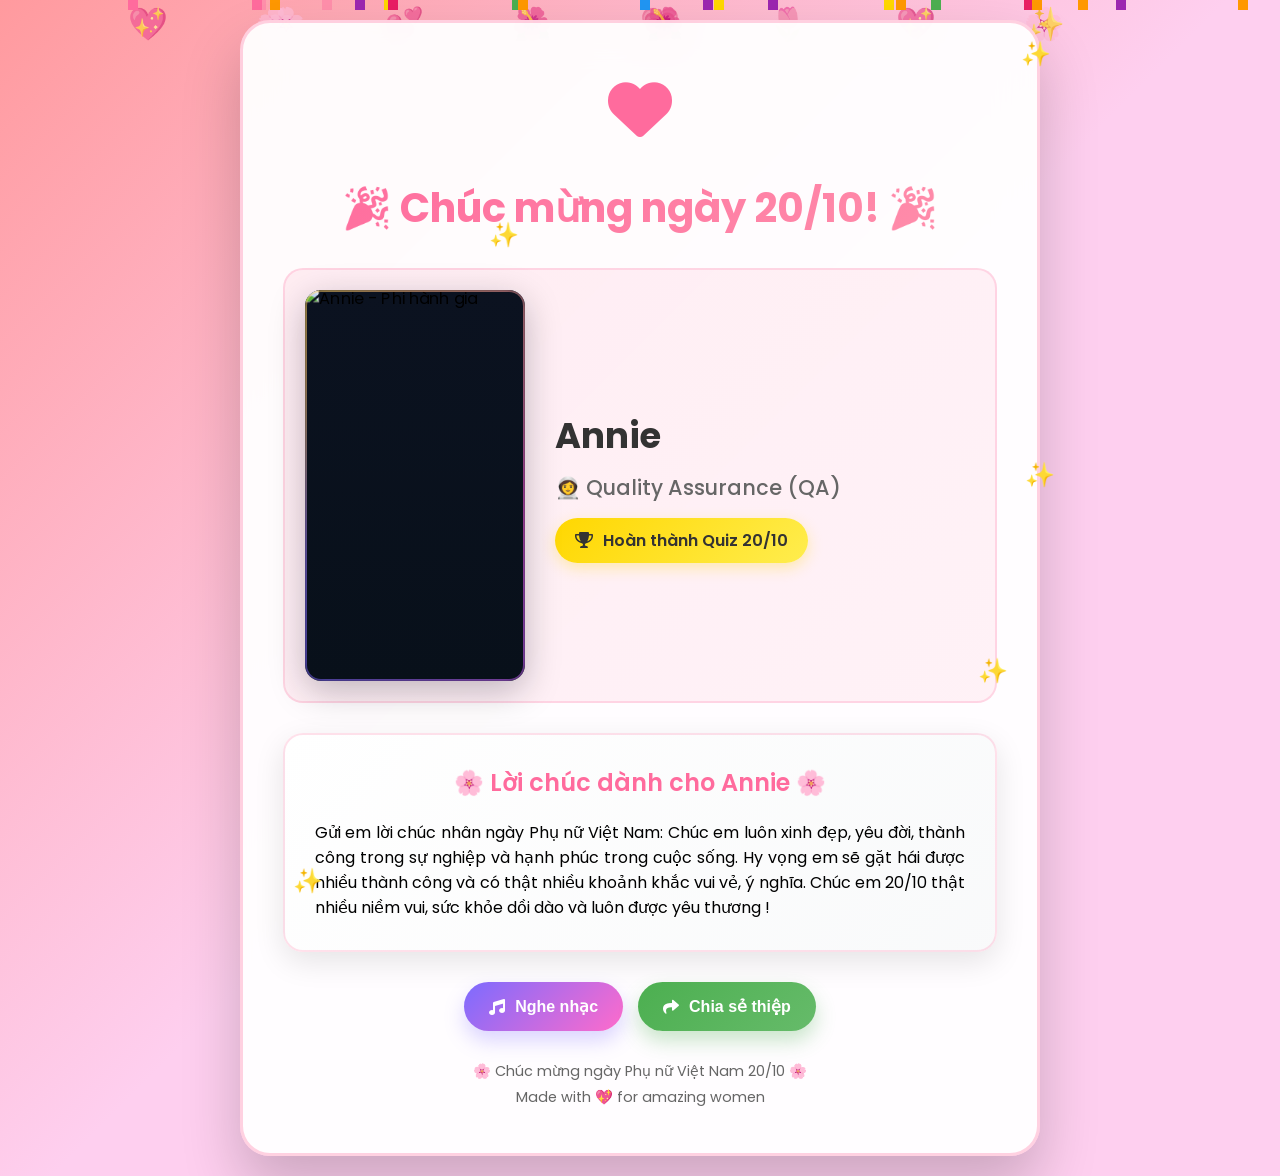
==== annie.html @ 4a574f72 "Initial commit Created from https://vercel.com/new" ====
<!DOCTYPE html>
<html lang="vi">
  <head>
    <meta charset="UTF-8" />
    <meta name="viewport" content="width=device-width, initial-scale=1.0" />
    <title>🌸 Chúc mừng Annie - Phi hành gia 🌸</title>
    <link rel="stylesheet" href="celebration.css" />
    <link
      href="https://fonts.googleapis.com/css2?family=Poppins:wght@300;400;500;600;700&display=swap"
      rel="stylesheet"
    />
    <link
      rel="stylesheet"
      href="https://cdnjs.cloudflare.com/ajax/libs/font-awesome/6.0.0/css/all.min.css"
    />
  </head>
  <body>
    <div class="celebration-container">
      <div class="floating-hearts">
        <div class="heart">💖</div>
        <div class="heart">🌸</div>
        <div class="heart">💕</div>
        <div class="heart">🌺</div>
        <div class="heart">💗</div>
        <div class="heart">🌷</div>
        <div class="heart">💖</div>
        <div class="heart">🌸</div>
      </div>

      <div class="celebration-card">
        <div class="card-header">
          <div class="celebration-icon">
            <i class="fas fa-heart"></i>
          </div>
          <h1>🎉 Chúc mừng ngày 20/10! 🎉</h1>
        </div>

        <div class="character-section">
          <div class="character-image">
            <img
              src="assets/imgs/annie.jpeg"
              alt="Annie - Phi hành gia"
              class="character-photo"
            />
            <div class="hearts-inside" aria-hidden="true">
              <i class="hi hi1">❤</i>
              <i class="hi hi2">❤</i>
              <i class="hi hi3">❤</i>
              <i class="hi hi4">❤</i>
              <i class="hi hi5">❤</i>
              <i class="hi hi6">❤</i>
            </div>
            <div class="image-frame"></div>
          </div>
          <div class="character-info">
            <h2>Annie</h2>
            <p class="character-role">👩‍🚀 Quality Assurance (QA)</p>
            <div class="achievement-badge">
              <i class="fas fa-trophy"></i>
              <span>Hoàn thành Quiz 20/10</span>
            </div>
          </div>
        </div>

        <div class="celebration-message">
          <div class="message-box">
            <h3>🌸 Lời chúc dành cho Annie 🌸</h3>
            <p class="celebration-text">
              <div style="text-align: justify">
                Gửi em lời chúc nhân ngày Phụ nữ Việt Nam: Chúc em luôn xinh đẹp, yêu đời, 
                thành công trong sự nghiệp và hạnh phúc trong cuộc sống. 
                Hy vọng em sẽ gặt hái được nhiều thành công và có thật nhiều khoảnh khắc vui vẻ, ý nghĩa. 
                Chúc em 20/10 thật nhiều niềm vui, sức khỏe dồi dào và luôn được yêu thương !
              </div>
            </p>
          </div>
        </div>

        <div class="celebration-actions">
          <button class="btn-music" onclick="playCelebrationSound()">
            <i class="fas fa-music"></i>
            Nghe nhạc
          </button>
          <button class="btn-share" onclick="shareCelebration()">
            <i class="fas fa-share"></i>
            Chia sẻ thiệp
          </button>
        </div>

        <div class="celebration-footer">
          <p>🌸 Chúc mừng ngày Phụ nữ Việt Nam 20/10 🌸</p>
          <p>Made with 💖 for amazing women</p>
        </div>
      </div>

      <div class="confetti-container">
        <div class="confetti"></div>
        <div class="confetti"></div>
        <div class="confetti"></div>
        <div class="confetti"></div>
        <div class="confetti"></div>
        <div class="confetti"></div>
        <div class="confetti"></div>
        <div class="confetti"></div>
      </div>
    </div>

    <audio id="celebrationMusic" loop>
      <source src="assets/music/annie.mp3" type="audio/mpeg" />
    </audio>

    <script src="celebration.js"></script>
  </body>
</html>
---- celebration.css ----
/* Celebration Card Styles */
* {
  margin: 0;
  padding: 0;
  box-sizing: border-box;
}

body {
  font-family: "Poppins", sans-serif;
  background: linear-gradient(135deg, #ff9a9e 0%, #fecfef 50%, #fecfef 100%);
  min-height: 100vh;
  overflow-x: hidden;
  position: relative;
}

.celebration-container {
  min-height: 100vh;
  display: flex;
  align-items: center;
  justify-content: center;
  padding: 20px;
  position: relative;
}

/* Floating Hearts Animation */
.floating-hearts {
  position: fixed;
  top: 0;
  left: 0;
  width: 100%;
  height: 100%;
  pointer-events: none;
  z-index: 1;
}

.heart {
  position: absolute;
  font-size: 2rem;
  animation: float 6s ease-in-out infinite;
  opacity: 0.7;
}

.heart:nth-child(1) {
  left: 10%;
  animation-delay: 0s;
  animation-duration: 6s;
}

.heart:nth-child(2) {
  left: 20%;
  animation-delay: 1s;
  animation-duration: 7s;
}

.heart:nth-child(3) {
  left: 30%;
  animation-delay: 2s;
  animation-duration: 8s;
}

.heart:nth-child(4) {
  left: 40%;
  animation-delay: 3s;
  animation-duration: 6s;
}

.heart:nth-child(5) {
  left: 50%;
  animation-delay: 4s;
  animation-duration: 7s;
}

.heart:nth-child(6) {
  left: 60%;
  animation-delay: 5s;
  animation-duration: 8s;
}

.heart:nth-child(7) {
  left: 70%;
  animation-delay: 1.5s;
  animation-duration: 6s;
}

.heart:nth-child(8) {
  left: 80%;
  animation-delay: 2.5s;
  animation-duration: 7s;
}

@keyframes float {
  0% {
    transform: translateY(100vh) rotate(0deg);
    opacity: 0;
  }
  10% {
    opacity: 0.7;
  }
  90% {
    opacity: 0.7;
  }
  100% {
    transform: translateY(-100px) rotate(360deg);
    opacity: 0;
  }
}

/* Main Celebration Card */
.celebration-card {
  background: rgba(255, 255, 255, 0.95);
  border-radius: 30px;
  padding: 40px;
  box-shadow: 0 30px 60px rgba(0, 0, 0, 0.2);
  backdrop-filter: blur(20px);
  border: 3px solid rgba(255, 107, 157, 0.3);
  max-width: 800px;
  width: 100%;
  position: relative;
  z-index: 10;
  animation: cardAppear 1s ease-out;
}

@keyframes cardAppear {
  0% {
    opacity: 0;
    transform: scale(0.8) translateY(50px);
  }
  100% {
    opacity: 1;
    transform: scale(1) translateY(0);
  }
}

/* Card Header */
.card-header {
  text-align: center;
  margin-bottom: 30px;
}

.celebration-icon {
  font-size: 4rem;
  color: #ff6b9d;
  margin-bottom: 20px;
  animation: heartbeat 2s infinite;
}

@keyframes heartbeat {
  0%,
  100% {
    transform: scale(1);
  }
  50% {
    transform: scale(1.1);
  }
}

.card-header h1 {
  color: #333;
  font-size: 2.5rem;
  font-weight: 700;
  background: linear-gradient(135deg, #ff6b9d, #ff8fab);
  -webkit-background-clip: text;
  -webkit-text-fill-color: transparent;
  background-clip: text;
}

/* Character Section */
.character-section {
  display: flex;
  align-items: center;
  gap: 30px;
  margin-bottom: 30px;
  padding: 20px;
  background: linear-gradient(
    135deg,
    rgba(255, 107, 157, 0.1),
    rgba(255, 143, 171, 0.1)
  );
  border-radius: 20px;
  border: 2px solid rgba(255, 107, 157, 0.2);
}

.character-image {
  position: relative;
  flex-shrink: 0;
  width: 220px; /* base width */
  aspect-ratio: 9/16; /* portrait 9:16 */
  border-radius: 16px;
  overflow: hidden;
  background: linear-gradient(180deg, #0b1220, #08101a);
  box-shadow: 0 10px 35px rgba(2, 6, 23, 0.25);
}

.character-photo {
  position: absolute;
  inset: 0;
  width: 100%;
  height: 100%;
  object-fit: cover;
  border-radius: 16px;
  transform: scale(1.02);
  transition: transform 0.6s ease;
}

@keyframes photoGlow {
  0%,
  100% {
    filter: saturate(105%);
  }
  50% {
    filter: saturate(115%);
  }
}

.image-frame {
  pointer-events: none;
  position: absolute;
  inset: 0;
  border-radius: 16px;
  padding: 2px; /* border thickness */
  background: conic-gradient(from 90deg, #ff6bcb, #7c6bff, #ffd27a, #ff6bcb);
  -webkit-mask: linear-gradient(#000 0 0) content-box, linear-gradient(#000 0 0);
  mask: linear-gradient(#000 0 0) content-box, linear-gradient(#000 0 0);
  -webkit-mask-composite: xor;
  mask-composite: exclude;
  filter: blur(6px) saturate(130%);
  opacity: 0.9;
}

@keyframes frameRotate {
  0% {
    transform: rotate(0deg);
  }
  100% {
    transform: rotate(360deg);
  }
}

/* hover effect for subtle depth */
.character-image {
  transition: transform 0.45s cubic-bezier(0.2, 0.9, 0.2, 1),
    box-shadow 0.6s ease;
  animation: glowPulse 4.5s ease-in-out infinite;
}
.character-image:hover {
  transform: translateY(-4px);
}
.character-image:hover .character-photo {
  transform: scale(1.07);
}

/* floating hearts near the frame (no HTML changes) */
.character-image::before,
.character-image::after {
  content: "❤";
  position: absolute;
  color: rgba(255, 105, 180, 0.9);
  font-size: 18px;
  filter: drop-shadow(0 2px 6px rgba(255, 105, 180, 0.35));
  pointer-events: none;
  opacity: 0;
}
.character-image::before {
  left: 8%;
  bottom: -16px;
  animation: floatHeart 5.5s linear infinite;
}
.character-image::after {
  left: 78%;
  bottom: -12px;
  animation: floatHeart 6.8s linear infinite 0.9s;
  font-size: 15px;
}

/* additional hearts from the photo layer for higher density */
.character-photo::before,
.character-photo::after {
  content: "❤";
  position: absolute;
  color: rgba(255, 105, 180, 0.92);
  font-size: 16px;
  filter: drop-shadow(0 2px 6px rgba(255, 105, 180, 0.35));
  pointer-events: none;
  opacity: 0;
}
.character-photo::before {
  left: 28%;
  bottom: -18px;
  animation: floatHeart 6.2s linear infinite 0.3s;
}
.character-photo::after {
  left: 58%;
  bottom: -20px;
  animation: floatHeart 5.8s linear infinite 1.6s;
  font-size: 20px;
}

@keyframes floatHeart {
  0% {
    transform: translateY(0) scale(0.8);
    opacity: 0;
  }
  15% {
    opacity: 1;
  }
  80% {
    opacity: 1;
  }
  100% {
    transform: translateY(-180px) scale(1.05);
    opacity: 0;
  }
}

@keyframes glowPulse {
  0%,
  100% {
    box-shadow: 0 10px 35px rgba(2, 6, 23, 0.25);
  }
  50% {
    box-shadow: 0 14px 48px rgba(2, 6, 23, 0.32);
  }
}

/* Hearts inside the 9:16 frame (HTML layer .hearts-inside) */
.hearts-inside {
  position: absolute;
  inset: 0;
  pointer-events: none;
}
.hearts-inside .hi {
  position: absolute;
  opacity: 0.95;
  color: rgba(255, 105, 180, 0.95);
  text-shadow: 0 2px 8px rgba(255, 105, 180, 0.35);
}
.hearts-inside .hi1 {
  left: 10%;
  bottom: -24px;
  font-size: 16px;
  animation: floatHeart 6s linear infinite;
}
.hearts-inside .hi2 {
  left: 32%;
  bottom: -28px;
  font-size: 14px;
  animation: floatHeart 6.8s linear infinite 0.6s;
}
.hearts-inside .hi3 {
  left: 56%;
  bottom: -22px;
  font-size: 18px;
  animation: floatHeart 5.8s linear infinite 1.2s;
}
.hearts-inside .hi4 {
  left: 74%;
  bottom: -26px;
  font-size: 15px;
  animation: floatHeart 7s linear infinite 1.8s;
}
.hearts-inside .hi5 {
  left: 22%;
  bottom: -20px;
  font-size: 12px;
  animation: floatHeart 6.2s linear infinite 2.4s;
}
.hearts-inside .hi6 {
  left: 86%;
  bottom: -24px;
  font-size: 20px;
  animation: floatHeart 5.6s linear infinite 3.1s;
}

.character-info {
  flex: 1;
}

.character-info h2 {
  font-size: 2.2rem;
  color: #333;
  margin-bottom: 10px;
  font-weight: 700;
}

.character-role {
  font-size: 1.3rem;
  color: #666;
  margin-bottom: 15px;
  font-weight: 500;
}

.achievement-badge {
  display: inline-flex;
  align-items: center;
  gap: 10px;
  background: linear-gradient(135deg, #ffd700, #ffed4e);
  color: #333;
  padding: 10px 20px;
  border-radius: 25px;
  font-weight: 600;
  box-shadow: 0 5px 15px rgba(255, 215, 0, 0.3);
  animation: badgePulse 2s ease-in-out infinite;
}

@keyframes badgePulse {
  0%,
  100% {
    transform: scale(1);
  }
  50% {
    transform: scale(1.05);
  }
}

/* Celebration Message */
.celebration-message {
  margin-bottom: 30px;
}

.message-box {
  background: linear-gradient(
    135deg,
    rgba(255, 255, 255, 0.9),
    rgba(248, 249, 250, 0.9)
  );
  padding: 30px;
  border-radius: 20px;
  border: 2px solid rgba(255, 107, 157, 0.2);
  box-shadow: 0 10px 30px rgba(0, 0, 0, 0.1);
}

.message-box h3 {
  color: #ff6b9d;
  font-size: 1.5rem;
  margin-bottom: 20px;
  text-align: center;
  font-weight: 600;
}

.celebration-text {
  color: #333;
  font-size: 1.1rem;
  line-height: 1.8;
  text-align: center;
  font-weight: 400;
}

/* Celebration Actions */
.celebration-actions {
  display: flex;
  gap: 15px;
  justify-content: center;
  margin-bottom: 30px;
  flex-wrap: wrap;
}

.btn-celebration,
.btn-share,
.btn-back {
  padding: 15px 25px;
  border: none;
  border-radius: 25px;
  font-size: 1rem;
  font-weight: 600;
  cursor: pointer;
  transition: all 0.3s ease;
  display: inline-flex;
  align-items: center;
  gap: 10px;
  text-decoration: none;
}

/* Play Music button */
.btn-music {
  padding: 15px 25px;
  border: none;
  border-radius: 25px;
  font-size: 1rem;
  font-weight: 700;
  cursor: pointer;
  display: inline-flex;
  align-items: center;
  gap: 10px;
  color: #fff;
  background: linear-gradient(135deg, #7c6bff, #ff6bcb);
  box-shadow: 0 10px 20px rgba(124, 107, 255, 0.28);
  transition: transform 0.25s ease, box-shadow 0.25s ease, filter 0.25s ease;
}

.btn-music i { animation: notePulse 1.2s ease-in-out infinite; }

.btn-music:hover {
  transform: translateY(-3px);
  box-shadow: 0 15px 30px rgba(124, 107, 255, 0.35);
  filter: saturate(115%);
}

@keyframes notePulse {
  0%, 100% { transform: translateY(0); opacity: 1; }
  50% { transform: translateY(-2px); opacity: .9; }
}

.btn-celebration {
  background: linear-gradient(135deg, #ff6b9d, #ff8fab);
  color: white;
  box-shadow: 0 10px 20px rgba(255, 107, 157, 0.3);
}

.btn-celebration:hover {
  transform: translateY(-3px);
  box-shadow: 0 15px 30px rgba(255, 107, 157, 0.4);
}

.btn-share {
  background: linear-gradient(135deg, #4caf50, #66bb6a);
  color: white;
  box-shadow: 0 10px 20px rgba(76, 175, 80, 0.3);
}

.btn-share:hover {
  transform: translateY(-3px);
  box-shadow: 0 15px 30px rgba(76, 175, 80, 0.4);
}

.btn-back {
  background: linear-gradient(135deg, #a8edea, #fed6e3);
  color: #333;
  box-shadow: 0 10px 20px rgba(168, 237, 234, 0.3);
}

.btn-back:hover {
  transform: translateY(-3px);
  box-shadow: 0 15px 30px rgba(168, 237, 234, 0.4);
}

/* Celebration Footer */
.celebration-footer {
  text-align: center;
  color: #666;
  font-size: 0.9rem;
}

.celebration-footer p {
  margin-bottom: 5px;
}

/* Confetti Animation */
.confetti-container {
  position: fixed;
  top: 0;
  left: 0;
  width: 100%;
  height: 100%;
  pointer-events: none;
  z-index: 5;
}

.confetti {
  position: absolute;
  width: 10px;
  height: 10px;
  background: #ff6b9d;
  animation: confettiFall 3s linear infinite;
}

.confetti:nth-child(1) {
  left: 10%;
  animation-delay: 0s;
  background: #ff6b9d;
}

.confetti:nth-child(2) {
  left: 20%;
  animation-delay: 0.5s;
  background: #ff8fab;
}

.confetti:nth-child(3) {
  left: 30%;
  animation-delay: 1s;
  background: #ffd700;
}

.confetti:nth-child(4) {
  left: 40%;
  animation-delay: 1.5s;
  background: #4caf50;
}

.confetti:nth-child(5) {
  left: 50%;
  animation-delay: 2s;
  background: #2196f3;
}

.confetti:nth-child(6) {
  left: 60%;
  animation-delay: 2.5s;
  background: #9c27b0;
}

.confetti:nth-child(7) {
  left: 70%;
  animation-delay: 0.3s;
  background: #ff9800;
}

.confetti:nth-child(8) {
  left: 80%;
  animation-delay: 0.8s;
  background: #e91e63;
}

@keyframes confettiFall {
  0% {
    transform: translateY(-100vh) rotate(0deg);
    opacity: 1;
  }
  100% {
    transform: translateY(100vh) rotate(720deg);
    opacity: 0;
  }
}

/* Responsive Design */
@media (max-width: 768px) {
  .celebration-container {
    padding: 10px;
  }

  .celebration-card {
    padding: 20px;
  }

  .card-header h1 {
    font-size: 2rem;
  }

  .character-section {
    flex-direction: column;
    text-align: center;
    gap: 20px;
  }

  .character-image {
    width: 180px;
  }

  .character-info h2 {
    font-size: 1.8rem;
  }

  .character-role {
    font-size: 1.1rem;
  }

  .celebration-actions {
    flex-direction: column;
    align-items: center;
  }

  .btn-celebration,
  .btn-share,
  .btn-back {
    width: 100%;
    max-width: 300px;
    justify-content: center;
  }

  .message-box {
    padding: 20px;
  }

  .celebration-text {
    font-size: 1rem;
  }
}

@media (max-width: 480px) {
  .card-header h1 {
    font-size: 1.5rem;
  }

  .character-image {
    width: 250px;
  }

  .character-info h2 {
    font-size: 1.5rem;
  }

  .celebration-text {
    font-size: 0.9rem;
  }
}
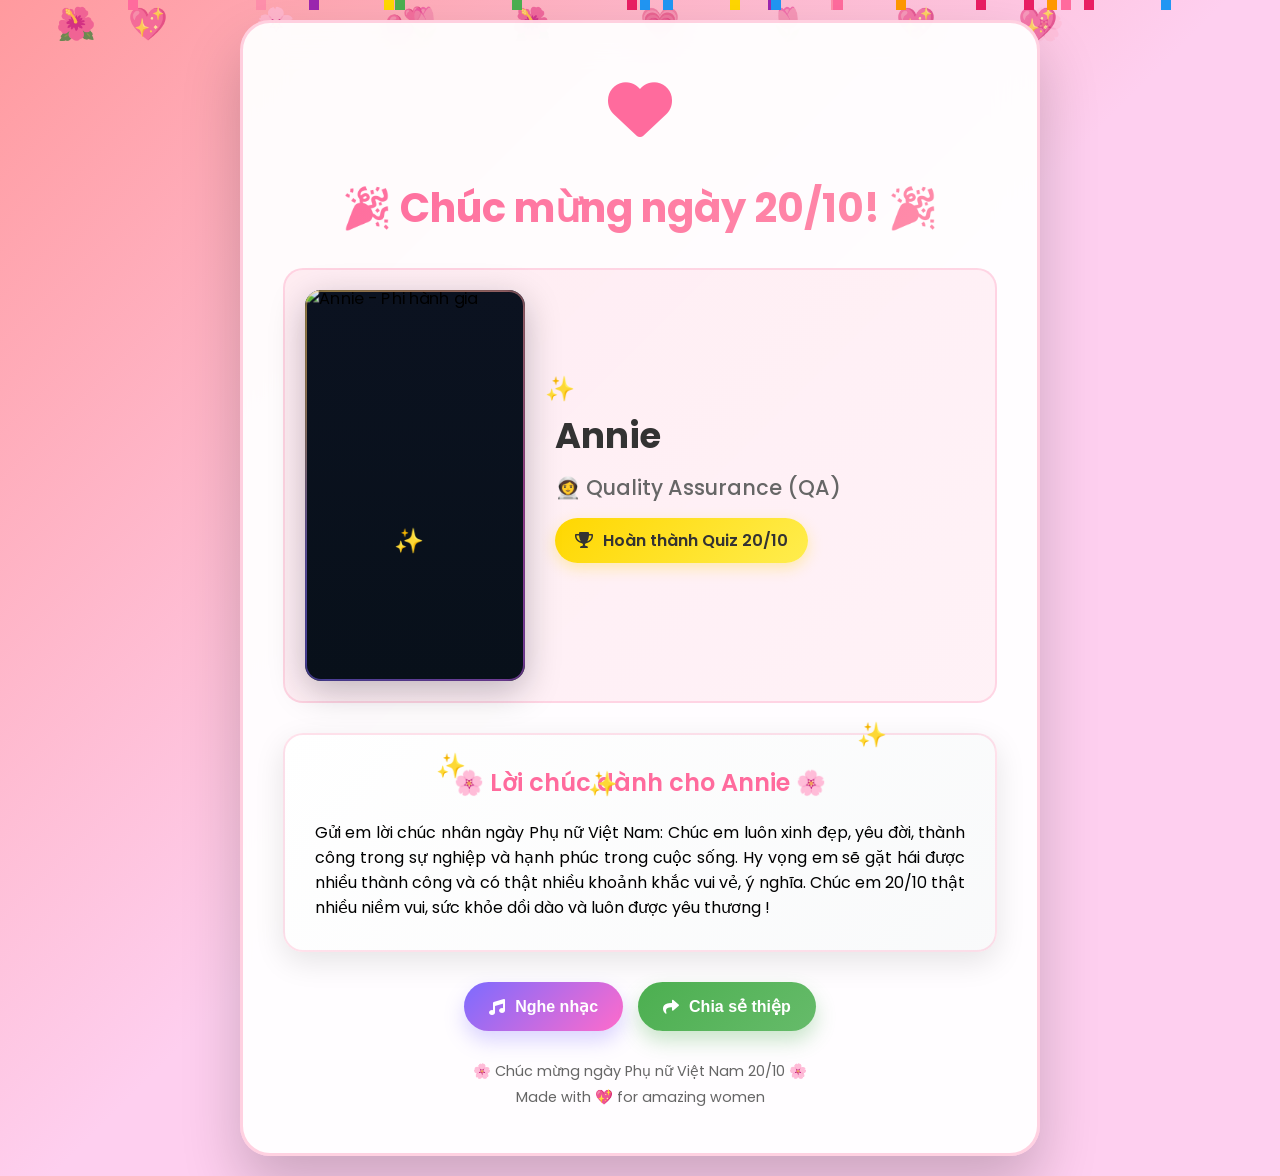
==== commit a0607f83: "ok" ====
--- a/annie.html
+++ b/annie.html
@@ -109,6 +109,32 @@
       <source src="assets/music/annie.mp3" type="audio/mpeg" />
     </audio>
 
+    <div id="loading-overlay" style="
+        display: none;
+        position: fixed;
+        top: 0; left: 0; width: 100%; height: 100%;
+        background: rgba(0,0,0,0.5);
+        z-index: 9999;
+        justify-content: center;
+        align-items: center;
+    ">
+        <div class="spinner" style="
+            border: 8px solid #f3f3f3;
+            border-top: 8px solid #ff69b4;
+            border-radius: 50%;
+            width: 60px;
+            height: 60px;
+            animation: spin 1s linear infinite;
+        "></div>
+    </div>
+
+    <style>
+    @keyframes spin {
+      0% { transform: rotate(0deg); }
+      100% { transform: rotate(360deg); }
+    }
+    </style>
+
     <script src="celebration.js"></script>
   </body>
 </html>
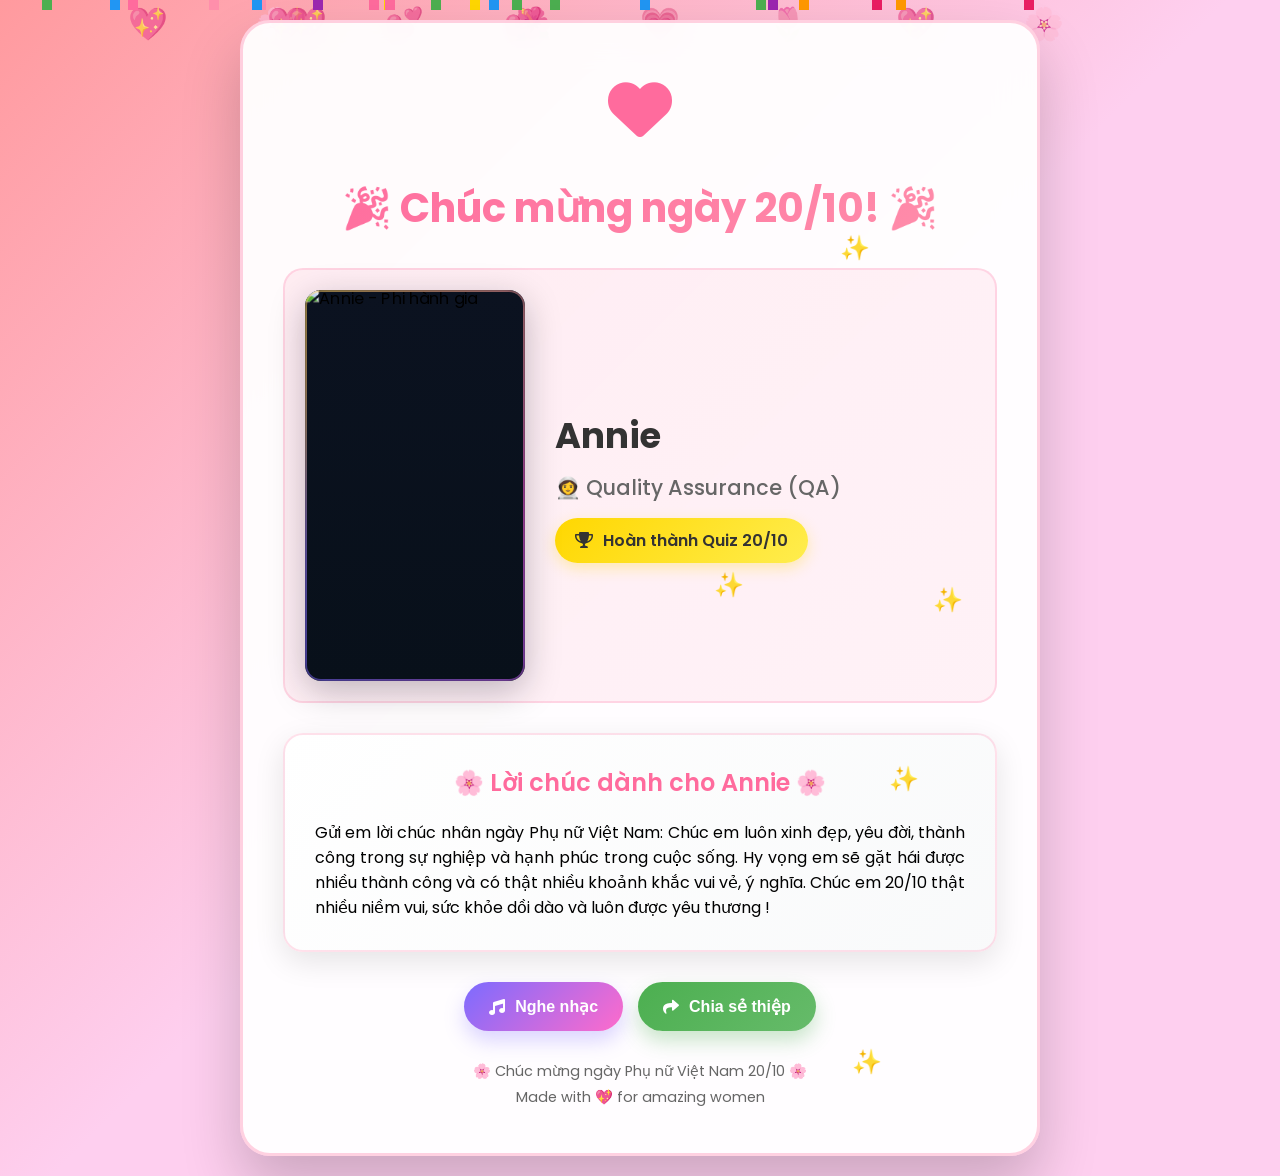
==== commit d34e1577: "done" ====
--- a/annie.html
+++ b/annie.html
@@ -109,32 +109,6 @@
       <source src="assets/music/annie.mp3" type="audio/mpeg" />
     </audio>
 
-    <div id="loading-overlay" style="
-        display: none;
-        position: fixed;
-        top: 0; left: 0; width: 100%; height: 100%;
-        background: rgba(0,0,0,0.5);
-        z-index: 9999;
-        justify-content: center;
-        align-items: center;
-    ">
-        <div class="spinner" style="
-            border: 8px solid #f3f3f3;
-            border-top: 8px solid #ff69b4;
-            border-radius: 50%;
-            width: 60px;
-            height: 60px;
-            animation: spin 1s linear infinite;
-        "></div>
-    </div>
-
-    <style>
-    @keyframes spin {
-      0% { transform: rotate(0deg); }
-      100% { transform: rotate(360deg); }
-    }
-    </style>
-
     <script src="celebration.js"></script>
   </body>
 </html>
